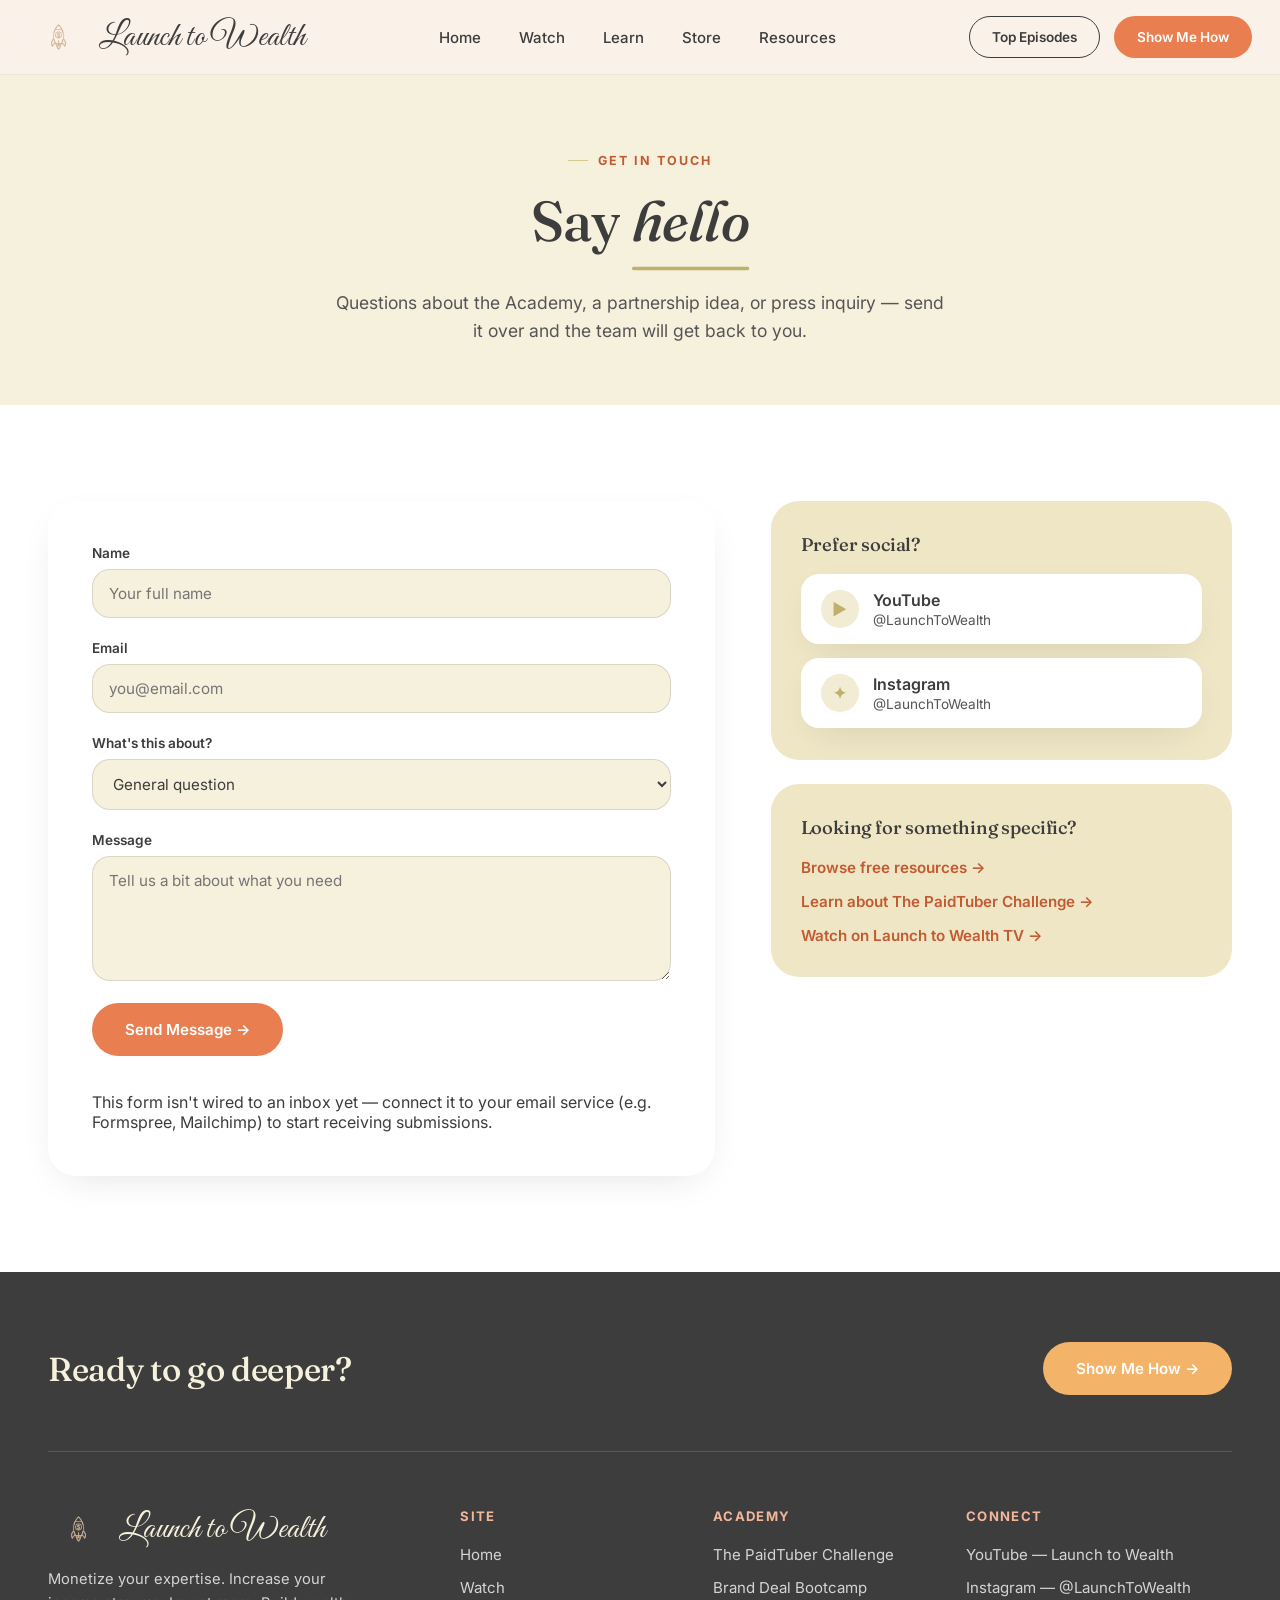
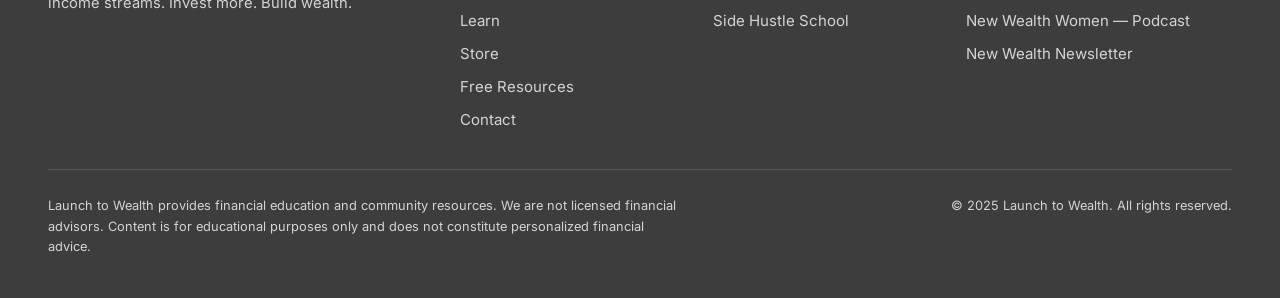
==== contact.html @ 152e623e "initial commit" ====
<!DOCTYPE html>
<html lang="en">
<head>
<meta charset="UTF-8">
<meta name="viewport" content="width=device-width, initial-scale=1.0">
<title>Contact — Launch to Wealth</title>
<meta name="description" content="Get in touch with the Launch to Wealth team.">
<link rel="stylesheet" href="css/style.css">
</head>
<body>

<!-- ============ HEADER / NAV ============ -->
<header class="site-header">
  <nav class="nav">
    <a href="index.html" class="nav-logo">
      <img src="images/logo.png" alt="Launch to Wealth" onerror="this.style.display='none'; this.nextElementSibling.style.display='flex';">
      <span class="mark" style="display:none;">L</span>
      Launch to Wealth
    </a>
    <div class="nav-links">
      <a href="index.html">Home</a>
      <a href="index.html#watch">Watch</a>
      <a href="index.html#learn">Learn</a>
      <a href="index.html#store">Store</a>
      <a href="resources.html">Resources</a>
    </div>
    <div class="nav-cta">
      <a href="episodes.html" class="btn btn-outline btn-sm">Top Episodes</a>
      <a href="index.html#learn" class="btn btn-primary btn-sm">Show Me How</a>
      <button class="nav-toggle" aria-label="Menu"><span></span><span></span><span></span></button>
    </div>
  </nav>
  <div class="mobile-panel">
    <a href="index.html">Home</a>
    <a href="index.html#watch">Watch</a>
    <a href="index.html#learn">Learn</a>
    <a href="index.html#store">Store</a>
    <a href="resources.html">Resources</a>
    <a href="episodes.html">Top Episodes</a>
    <a href="index.html#learn" class="btn btn-primary">Show Me How</a>
  </div>
</header>

<!-- ============ PAGE HERO ============ -->
<section class="page-hero container" data-reveal>
  <span class="eyebrow">Get In Touch</span>
  <h1>Say <span class="italic squiggle">hello</span></h1>
  <p>Questions about the Academy, a partnership idea, or press inquiry — send it over and the team will get back to you.</p>
</section>

<!-- ============ CONTACT FORM + INFO ============ -->
<section class="section section-paper">
  <div class="container">
    <div class="contact-grid" data-reveal>
      <form class="contact-form">
        <div class="form-row">
          <label for="cf-name">Name</label>
          <input type="text" id="cf-name" name="name" required placeholder="Your full name">
        </div>
        <div class="form-row">
          <label for="cf-email">Email</label>
          <input type="email" id="cf-email" name="email" required placeholder="you@email.com">
        </div>
        <div class="form-row">
          <label for="cf-topic">What's this about?</label>
          <select id="cf-topic" name="topic">
            <option>General question</option>
            <option>The PaidTuber Challenge</option>
            <option>Brand or press inquiry</option>
            <option>Something else</option>
          </select>
        </div>
        <div class="form-row">
          <label for="cf-message">Message</label>
          <textarea id="cf-message" name="message" rows="5" required placeholder="Tell us a bit about what you need"></textarea>
        </div>
        <button type="submit" class="btn btn-primary">Send Message →</button>
        <p class="form-note" style="margin-top:14px;">This form isn't wired to an inbox yet — connect it to your email service (e.g. Formspree, Mailchimp) to start receiving submissions.</p>
      </form>

      <div class="contact-info">
        <div class="contact-info-card">
          <h3>Prefer social?</h3>
          <div class="founder-platforms">
            <a href="https://www.youtube.com/@LaunchToWealth" target="_blank" rel="noopener">
              <span class="plat-icon">▶</span>
              <span>YouTube <span class="plat-sub">@LaunchToWealth</span></span>
            </a>
            <a href="#">
              <span class="plat-icon">✦</span>
              <span>Instagram <span class="plat-sub">@LaunchToWealth</span></span>
            </a>
          </div>
        </div>
        <div class="contact-info-card">
          <h3>Looking for something specific?</h3>
          <ul class="contact-quicklinks">
            <li><a href="resources.html">Browse free resources →</a></li>
            <li><a href="paidtuber.html">Learn about The PaidTuber Challenge →</a></li>
            <li><a href="episodes.html">Watch on Launch to Wealth TV →</a></li>
          </ul>
        </div>
      </div>
    </div>
  </div>
</section>

<!-- ============ FOOTER ============ -->
<footer class="site-footer">
  <div class="container">
    <div class="footer-cta">
      <h2>Ready to go deeper?</h2>
      <a href="index.html#learn" class="btn btn-sage">Show Me How →</a>
    </div>
    <div class="footer-grid">
      <div class="footer-brand">
        <a href="index.html" class="nav-logo">
          <img src="images/logo.png" alt="Launch to Wealth" onerror="this.style.display='none'; this.nextElementSibling.style.display='flex';">
          <span class="mark" style="display:none;">L</span>
          Launch to Wealth
        </a>
        <p>Monetize your expertise. Increase your income streams. Invest more. Build wealth.</p>
      </div>
      <div class="footer-col">
        <h4>Site</h4>
        <ul>
          <li><a href="index.html">Home</a></li>
          <li><a href="index.html#watch">Watch</a></li>
          <li><a href="index.html#learn">Learn</a></li>
          <li><a href="index.html#store">Store</a></li>
          <li><a href="resources.html">Free Resources</a></li>
          <li><a href="contact.html">Contact</a></li>
        </ul>
      </div>
      <div class="footer-col">
        <h4>Academy</h4>
        <ul>
          <li><a href="paidtuber.html">The PaidTuber Challenge</a></li>
          <li><a href="index.html#learn">Brand Deal Bootcamp</a></li>
          <li><a href="index.html#learn">Side Hustle School</a></li>
        </ul>
      </div>
      <div class="footer-col">
        <h4>Connect</h4>
        <ul>
          <li><a href="https://www.youtube.com/@LaunchToWealth" target="_blank" rel="noopener">YouTube — Launch to Wealth</a></li>
          <li><a href="#">Instagram — @LaunchToWealth</a></li>
          <li><a href="#">New Wealth Women — Podcast</a></li>
          <li><a href="index.html#email-capture">New Wealth Newsletter</a></li>
        </ul>
      </div>
    </div>
    <div class="footer-legal">
      <p>Launch to Wealth provides financial education and community resources. We are not licensed financial advisors. Content is for educational purposes only and does not constitute personalized financial advice.</p>
      <p class="copyright">© 2025 Launch to Wealth. All rights reserved.</p>
    </div>
  </div>
</footer>

<script src="js/script.js"></script>
</body>
</html>
---- css/style.css ----
/* =========================================================
   LAUNCH TO WEALTH — Design System
   Palette: warm cream base, with olive / apricot / burnt coral
   as the three button colors, and a charcoal/gray text system.
   Type: Fraunces (display/editorial serif + italic voice) +
   Inter (body/utility).
========================================================= */

@import url('https://fonts.googleapis.com/css2?family=Fraunces:ital,opsz,wght@0,9..144,300;0,9..144,400;0,9..144,500;0,9..144,600;0,9..144,700;1,9..144,400;1,9..144,500;1,9..144,600&family=Inter:wght@400;500;600;700;800&family=Great+Vibes&display=swap');

:root{
  /* colors */
  --cream:      #F6F1DD;
  --cream-deep: #EFE6C6;
  --paper:      #FFFFFF;
  --ink:        #3D3D3D;
  --ink-soft:   #555555;
  --ink-faint:  #D4D4D4;

  /* accent family (was "rose") — now Burnt Coral */
  --rose:       #F2B79A;
  --rose-deep:  #E97E50;
  --rose-ink:   #C25A32;
  --rose-pale:  #FBE3D2;
  --rose-line:  #F3C6AC;

  /* secondary accent family (was "sage") — now Olive */
  --sage:       #D4C88C;
  --sage-deep:  #BDB16D;
  --sage-pale:  #F1ECD3;

  --white:      #FFFFFF;

  /* dedicated button colors */
  --btn-olive:   #BDB16D;
  --btn-apricot: #F3B368;
  --btn-coral:   #E97E50;
  --btn-text:    #FFFFFF;

  --font-display: 'Fraunces', serif;
  --font-body: 'Inter', sans-serif;
  --font-script: 'Great Vibes', cursive;

  --container: 1240px;
  --radius-lg: 28px;
  --radius-md: 18px;
  --radius-pill: 999px;

  --shadow-soft: 0 20px 60px -25px rgba(140, 63, 77, 0.35);
  --shadow-card: 0 12px 40px -18px rgba(38, 32, 25, 0.18);
}

*, *::before, *::after{ box-sizing: border-box; }
html{ scroll-behavior: smooth; }
body{
  margin:0;
  font-family: var(--font-body);
  background: var(--cream);
  color: var(--ink);
  -webkit-font-smoothing: antialiased;
  overflow-x: hidden;
}
img{ max-width:100%; display:block; }
a{ color: inherit; text-decoration:none; }
ul{ margin:0; padding:0; list-style:none; }
button{ font-family: inherit; cursor:pointer; }
h1,h2,h3,h4{ margin:0; font-family: var(--font-display); font-weight:500; letter-spacing:-0.01em; }
p{ margin:0; }

:focus-visible{
  outline: 2px solid var(--sage-deep);
  outline-offset: 3px;
}

@media (prefers-reduced-motion: reduce){
  *{ animation-duration: 0.01ms !important; animation-iteration-count: 1 !important; transition-duration: 0.01ms !important; scroll-behavior: auto !important; }
}

.container{
  width: 100%;
  max-width: var(--container);
  margin: 0 auto;
  padding: 0 28px;
}

.italic{ font-style: italic; }

/* -------------------- shared type helpers -------------------- */
.eyebrow{
  display:inline-flex;
  align-items:center;
  gap:10px;
  font-family: var(--font-body);
  font-size: 12.5px;
  font-weight: 700;
  letter-spacing: 0.16em;
  text-transform: uppercase;
  color: var(--rose-ink);
}
.eyebrow::before{
  content:"";
  width: 20px; height:1px;
  background: var(--sage);
}
.eyebrow.center{ justify-content:center; }
.eyebrow.on-dark{ color: var(--rose-pale); }
.eyebrow.on-dark::before{ background: var(--sage-pale); }

.section-head{
  max-width: 680px;
}
.section-head.center{ margin: 0 auto; text-align:center; }
.section-head h2{
  font-size: clamp(2rem, 3.4vw, 2.85rem);
  line-height: 1.12;
  margin-top: 14px;
}
.section-head p{
  margin-top: 18px;
  font-size: 1.05rem;
  line-height: 1.65;
  color: var(--ink-soft);
}

/* sage squiggle underline used sparingly under one accent word per major section */
.squiggle{
  position: relative;
  white-space: nowrap;
}
.squiggle svg{
  position:absolute;
  left:0; right:0; bottom:-0.14em;
  width:100%; height:0.3em;
  overflow:visible;
}

/* -------------------- buttons -------------------- */
.btn{
  display:inline-flex;
  align-items:center;
  justify-content:center;
  gap:8px;
  padding: 16px 32px;
  border-radius: var(--radius-pill);
  font-size: 0.95rem;
  font-weight: 600;
  border: 1px solid transparent;
  transition: transform .35s cubic-bezier(.2,.8,.2,1), box-shadow .35s ease, background .3s ease, color .3s ease, border-color .3s ease;
  white-space: nowrap;
}
.btn-primary{
  background: var(--btn-coral);
  color: var(--btn-text);
}
.btn-primary:hover{
  background: var(--rose-ink);
  transform: translateY(-2px);
  box-shadow: var(--shadow-soft);
}
.btn-outline{
  background: transparent;
  color: var(--ink);
  border-color: var(--ink);
}
.btn-outline:hover{
  background: var(--btn-olive);
  border-color: var(--btn-olive);
  color: var(--btn-text);
  transform: translateY(-2px);
}
.btn-outline.on-rose{ border-color: var(--ink); }
.btn-light{
  background: var(--paper);
  color: var(--ink);
}
.btn-light:hover{ transform: translateY(-2px); box-shadow: var(--shadow-card); }
.btn-sage{
  background: var(--btn-apricot);
  color: var(--btn-text);
}
.btn-sage:hover{ background: var(--rose-ink); transform: translateY(-2px); }
.btn-sm{ padding: 12px 22px; font-size: 0.85rem; }
.btn-arrow{ transition: transform .3s ease; }
.btn:hover .btn-arrow{ transform: translateX(4px); }

/* -------------------- nav -------------------- */
.site-header{
  position: sticky;
  top:0;
  z-index: 100;
  background: rgba(251, 242, 236, 0.86);
  backdrop-filter: blur(14px);
  border-bottom: 1px solid rgba(38,32,25,0.06);
}
.nav{
  display:flex;
  align-items:center;
  justify-content: space-between;
  padding: 16px 28px;
}
.nav-logo{
  display:flex;
  align-items:center;
  gap:10px;
  font-family: var(--font-script);
  font-size: 2.1rem;
  letter-spacing: 0.01em;
  white-space: nowrap;
}
.nav-logo img{ height: 34px; width:auto; }
.nav-logo .mark{
  width:34px; height:34px; border-radius:50%;
  background: linear-gradient(135deg, var(--rose) 0%, var(--rose-deep) 100%);
  display:flex; align-items:center; justify-content:center;
  color:var(--white); font-size:0.95rem; font-weight:600;
}
.nav-links{
  display:flex;
  align-items:center;
  gap:38px;
}
.nav-links a{
  font-size: 0.94rem;
  font-weight: 500;
  color: var(--ink);
  position:relative;
  padding: 4px 0;
}
.nav-links a::after{
  content:"";
  position:absolute; left:0; bottom:0;
  width:0; height:2px;
  background: var(--sage);
  transition: width .3s ease;
}
.nav-links a:hover::after, .nav-links a.active::after{ width:100%; }
.nav-links a.active{ color: var(--rose-ink); }
.nav-cta{ display:flex; align-items:center; gap:14px; }
.nav-toggle{
  display:none;
  background:none; border:none;
  width: 40px; height:40px;
  align-items:center; justify-content:center;
  flex-direction:column; gap:5px;
}
.nav-toggle span{ width:22px; height:2px; background:var(--ink); border-radius:2px; transition: all .3s ease;}
.nav-toggle.is-open span:nth-child(1){ transform: translateY(7px) rotate(45deg); }
.nav-toggle.is-open span:nth-child(2){ opacity:0; }
.nav-toggle.is-open span:nth-child(3){ transform: translateY(-7px) rotate(-45deg); }

.mobile-panel{
  display:none;
  flex-direction:column;
  gap:4px;
  padding: 10px 28px 26px;
  background: var(--cream);
  border-bottom: 1px solid rgba(38,32,25,0.06);
}
.mobile-panel a{
  padding: 13px 4px;
  font-size: 1.05rem;
  border-bottom: 1px solid rgba(38,32,25,0.08);
}
.mobile-panel .btn{ margin-top:14px; width:100%; }
.mobile-panel.is-open{ display:flex; }

/* -------------------- image placeholder system --------------------
   Drop real files into /images using the same filenames referenced
   in the HTML (see the comment above each <img>). Until then this
   shows an elegant placeholder so the layout previews correctly. */
.img-frame{
  position:relative;
  overflow:hidden;
  background: linear-gradient(155deg, var(--rose-pale) 0%, var(--cream-deep) 100%);
}
.img-frame img{
  width:100%; height:100%; object-fit:cover;
  position:relative; z-index:1;
  opacity:0;
  transition: opacity .4s ease;
}
.img-frame img[data-loaded="true"]{ opacity:1; }
/* Soft brand-color wash so real, uncontrolled photos harmonize with the
   palette instead of clashing. The founder portrait opts out via .no-tint
   since it should read as a true, accurate likeness. */
.img-frame:not(.no-tint)::after{
  content:"";
  position:absolute; inset:0;
  z-index:2;
  pointer-events:none;
  background: linear-gradient(150deg, rgba(233,126,80,0.16) 0%, rgba(189,177,109,0.14) 100%);
  mix-blend-mode: multiply;
}
.img-frame .placeholder-label, .watch-clip-frame .placeholder-label{
  position:absolute; inset:0;
  display:flex; flex-direction:column; align-items:center; justify-content:center;
  gap:10px;
  text-align:center;
  padding: 20px;
  color: var(--rose-ink);
  font-family: var(--font-body);
}
.img-frame .placeholder-label .icon, .watch-clip-frame .placeholder-label .icon{
  width:46px; height:46px;
  border-radius:50%;
  border: 1.5px solid var(--rose-ink);
  display:flex; align-items:center; justify-content:center;
  opacity:0.55;
}
.img-frame .placeholder-label small, .watch-clip-frame .placeholder-label small{
  font-size:11px; letter-spacing:.08em; text-transform:uppercase;
  opacity:0.6; font-weight:600;
}
.img-frame img[data-loaded="true"] + .placeholder-label{ display:none; }

/* organic blob behind portraits */
.blob-wrap{ position:relative; }
.blob-wrap::before{
  content:"";
  position:absolute;
  width:82%; height:82%;
  top:10%; right:-10%;
  background: var(--rose);
  border-radius: 62% 38% 55% 45% / 45% 55% 45% 55%;
  z-index:0;
  filter: blur(0.5px);
}
.blob-wrap .img-frame{
  position:relative; z-index:1;
  border-radius: 46% 54% 58% 42% / 50% 46% 54% 50%;
  aspect-ratio: 4/5;
  box-shadow: var(--shadow-soft);
}

/* =========================================================
   MARQUEE / TICKER STRIP
========================================================= */
.marquee-strip{
  background: var(--ink);
  color: var(--cream);
  padding: 15px 0;
  overflow:hidden;
  position:relative;
}
.marquee-track{
  display:flex;
  width: max-content;
  animation: marquee 24s linear infinite;
}
.marquee-track span{
  display:flex;
  align-items:center;
  gap:14px;
  padding: 0 28px;
  font-family: var(--font-display);
  font-style: italic;
  font-size: 1.05rem;
  white-space:nowrap;
}
.marquee-track span::after{
  content:"\2726";
  color: var(--sage);
  font-style:normal;
  font-size: 0.7rem;
}
@keyframes marquee{
  from{ transform: translateX(0); }
  to{ transform: translateX(-50%); }
}

/* press logo strip */
.press-strip{
  padding: 34px 0;
  border-top: 1px solid rgba(38,32,25,0.08);
  border-bottom: 1px solid rgba(38,32,25,0.08);
  position: relative;
  overflow: hidden;
}
.press-row{
  display:flex;
  align-items:center;
  justify-content: space-between;
  gap: 24px;
  flex-wrap: wrap;
}
.press-row span{
  font-family: var(--font-display);
  font-size: 1.15rem;
  color: var(--ink-soft);
  opacity: 0.75;
  letter-spacing: 0.01em;
}
.press-row img{
  height: 42px;
  width: auto;
  filter: grayscale(100%);
  opacity: 0.55;
  transition: opacity .3s ease, filter .3s ease;
}
.press-row img:hover{
  filter: grayscale(0%);
  opacity: 1;
}

/* =========================================================
   HERO
========================================================= */
.hero{
  padding: 64px 0 90px;
  position:relative;
}
.hero-grid{
  display:grid;
  grid-template-columns: 1.05fr 0.95fr;
  gap: 64px;
  align-items:center;
}
.hero-copy h1{
  font-size: clamp(2.6rem, 4.6vw, 4.1rem);
  line-height: 1.08;
}
.hero-copy .eyebrow{ margin-bottom: 20px; }
.hero-copy p.lede{
  margin-top: 24px;
  font-size: 1.18rem;
  line-height: 1.6;
  color: var(--ink-soft);
  max-width: 480px;
}
.hero-actions{
  display:flex;
  align-items:center;
  gap:18px;
  margin-top: 36px;
  flex-wrap: wrap;
}
.trust-bar{
  margin-top: 40px;
  display:flex;
  align-items:center;
  gap:12px;
  color: var(--ink-soft);
  font-size: 0.9rem;
}
.trust-bar .dots{ display:flex; }
.trust-bar .dots span{
  width:28px; height:28px; border-radius:50%;
  background: var(--rose);
  border: 2px solid var(--cream);
  margin-left:-10px;
}
.trust-bar .dots span:first-child{ margin-left:0; }

.hero-visual{ position:relative; }
.hero-visual .img-frame{
  aspect-ratio: 4/5;
}
.hero-visual .floater{
  position:absolute;
  background: var(--paper);
  border-radius: var(--radius-md);
  box-shadow: var(--shadow-card);
  padding: 18px 22px;
  display:flex;
  align-items:center;
  gap:12px;
  z-index:2;
}
.hero-visual .floater.f1{ top: 10%; left: -12%; }
.hero-visual .floater.f2{ bottom: 8%; right: -10%; }
.floater .stat-num{ font-family: var(--font-display); font-size:1.6rem; color: var(--rose-ink); }
.floater .stat-label{ font-size:0.78rem; color: var(--ink-soft); line-height:1.3; max-width:120px; }
.floater .sage-dot{ width:10px; height:10px; border-radius:50%; background:var(--sage); flex-shrink:0; }

/* =========================================================
   SECTIONS - generic paddings/backgrounds
========================================================= */
.section{ padding: 96px 0; position:relative; overflow:hidden; }
.section.tight{ padding: 72px 0; }
.section-cream{ background: var(--cream); }
.section-paper{ background: var(--paper); }
.section-deep{ background: var(--cream-deep); }
.section-ink{ background: var(--ink); color: var(--cream); }
.section-rose{
  background: linear-gradient(135deg, var(--rose-deep) 0%, var(--rose) 100%);
  color: var(--white);
}

/* =========================================================
   PROBLEM SECTION (stat cards)
========================================================= */
.problem-lede{
  font-size: 1.3rem;
  line-height: 1.6;
  color: var(--ink-soft);
  max-width: 760px;
  margin-top: 22px;
}
.stat-grid{
  margin-top: 56px;
  display:grid;
  grid-template-columns: repeat(3, 1fr);
  gap: 26px;
}
.stat-card{
  background: var(--paper);
  border-radius: var(--radius-lg);
  padding: 40px 32px;
  box-shadow: var(--shadow-card);
  border: 1px solid rgba(38,32,25,0.05);
}
.stat-card .num{
  font-family: var(--font-display);
  font-style: italic;
  font-size: 3.1rem;
  color: var(--rose-ink);
  line-height:1;
}
.stat-card p{
  margin-top: 16px;
  font-size: 0.98rem;
  line-height:1.55;
  color: var(--ink-soft);
}
.problem-close{
  margin-top: 52px;
  display:flex;
  align-items:center;
  gap: 22px;
  padding: 30px 36px;
  background: var(--sage-pale);
  border-radius: var(--radius-lg);
}
.problem-close .glyph{
  width:52px; height:52px; flex-shrink:0;
  border-radius:50%;
  background: var(--sage-deep);
  color: var(--white);
  display:flex; align-items:center; justify-content:center;
  font-family: var(--font-display); font-style:italic; font-size:1.3rem;
}
.problem-close p{ font-size:1.08rem; line-height:1.55; }
.problem-close strong{ color: var(--sage-deep); font-weight:700; }

/* =========================================================
   PROGRAMS
========================================================= */
.program-row{
  display:grid;
  grid-template-columns: 90px 1fr auto;
  gap: 30px;
  align-items:center;
  padding: 40px 8px;
  border-top: 1px solid rgba(38,32,25,0.1);
}
.program-list .program-row:last-child{ border-bottom: 1px solid rgba(38,32,25,0.1); }
.program-index{
  font-family: var(--font-display);
  font-style: italic;
  font-size: 2.4rem;
  color: var(--rose-line);
}
.program-body h3{
  font-size: 1.6rem;
  display:flex;
  align-items:baseline;
  gap:12px;
  flex-wrap:wrap;
}
.program-body h3 .trademark{ font-size: 0.55em; vertical-align: super; color: var(--rose-ink); }
.program-body h3 .tagline{
  font-family: var(--font-body);
  font-weight: 500;
  font-size: 1rem;
  color: var(--ink-soft);
}
.program-body p{
  margin-top: 12px;
  color: var(--ink-soft);
  line-height:1.6;
  max-width: 620px;
}
.program-outcomes{
  margin-top: 16px;
  display:flex;
  flex-wrap:wrap;
  gap: 10px;
}
.program-outcomes span{
  font-size: 0.8rem;
  font-weight:600;
  padding: 7px 14px;
  border-radius: var(--radius-pill);
  background: var(--sage-pale);
  color: var(--sage-deep);
}
.program-outcomes span::before{ content:"\2713 "; }

/* =========================================================
   MEMBERSHIP CTA BLOCK (home page teaser)
========================================================= */
.cta-block{
  border-radius: var(--radius-lg);
  padding: 64px;
  text-align:center;
  position:relative;
  overflow:hidden;
}
.cta-block::before{
  content:"";
  position:absolute;
  width:340px; height:340px;
  background: rgba(255,255,255,0.12);
  border-radius:50%;
  top:-140px; left:-100px;
}
.cta-block::after{
  content:"";
  position:absolute;
  width:220px; height:220px;
  background: rgba(255,255,255,0.1);
  border-radius:50%;
  bottom:-100px; right:-60px;
}
.cta-block h2{ font-size: clamp(1.9rem, 3.4vw, 2.7rem); color:var(--white); position:relative; z-index:1; }
.cta-block p{ margin-top:16px; color: rgba(255,255,255,0.9); font-size:1.05rem; position:relative; z-index:1; }
.cta-block .btn{ margin-top: 30px; position:relative; z-index:1; }
.cta-block .fine-print{
  margin-top: 18px;
  font-size: 0.85rem;
  color: rgba(255,255,255,0.75);
  position:relative; z-index:1;
}

/* =========================================================
   EXPLORE MORE
========================================================= */
.explore-grid{
  margin-top: 54px;
  display:grid;
  grid-template-columns: repeat(3, 1fr);
  gap: 26px;
}
.explore-card{
  background: var(--paper);
  border-radius: var(--radius-lg);
  padding: 36px 32px;
  box-shadow: var(--shadow-card);
  transition: transform .35s ease, box-shadow .35s ease;
  display:flex;
  flex-direction:column;
  height:100%;
}
.explore-card:hover{ transform: translateY(-6px); box-shadow: var(--shadow-soft); }
.explore-icon{
  width:52px; height:52px;
  border-radius:50%;
  background: var(--rose-pale);
  display:flex; align-items:center; justify-content:center;
  color: var(--rose-ink);
  margin-bottom: 22px;
}
.explore-card h3{ font-size:1.35rem; }
.explore-card p{ margin-top:12px; color:var(--ink-soft); line-height:1.6; flex-grow:1; }
.explore-card .link-cta{
  margin-top:20px;
  font-weight:700;
  font-size:0.92rem;
  color: var(--rose-ink);
  display:inline-flex; align-items:center; gap:6px;
}
.explore-card .link-cta svg{ transition: transform .3s ease; }
.explore-card:hover .link-cta svg{ transform: translateX(4px); }

/* =========================================================
   MEET VANESSA
========================================================= */
.founder-grid{
  display:grid;
  grid-template-columns: 0.85fr 1.15fr;
  gap: 72px;
  align-items:center;
}
.founder-copy p{
  margin-top: 18px;
  line-height: 1.7;
  color: var(--ink-soft);
  font-size: 1.03rem;
}
.founder-copy p.highlight{
  color: var(--ink);
  font-family: var(--font-display);
  font-style: italic;
  font-size: 1.3rem;
  line-height:1.5;
  margin-top:26px;
}
.founder-platforms{
  margin-top: 30px;
  display:flex;
  flex-direction:column;
  gap: 14px;
}
.founder-platforms a{
  display:flex;
  align-items:center;
  gap: 14px;
  padding: 16px 20px;
  background: var(--paper);
  border-radius: var(--radius-md);
  box-shadow: var(--shadow-card);
  font-weight:600;
  transition: transform .3s ease;
}
.founder-platforms a:hover{ transform: translateX(6px); }
.founder-platforms .plat-icon{
  width:38px; height:38px; border-radius:50%;
  background: var(--sage-pale); color:var(--sage-deep);
  display:flex; align-items:center; justify-content:center; flex-shrink:0;
}
.founder-platforms .plat-sub{ font-weight:400; font-size:0.85rem; color:var(--ink-soft); display:block; margin-top:2px;}

/* =========================================================
   TESTIMONIALS
========================================================= */
.testimonial-grid{
  margin-top: 54px;
  display:grid;
  grid-template-columns: repeat(3, 1fr);
  gap: 26px;
}
.testimonial-card{
  background: var(--paper);
  border-radius: var(--radius-lg);
  padding: 38px 32px;
  box-shadow: var(--shadow-card);
  display:flex;
  flex-direction:column;
  gap: 20px;
}
.testimonial-card .quote-mark{
  font-family: var(--font-display);
  font-style: italic;
  font-size: 3rem;
  color: var(--rose-line);
  line-height:1;
}
.testimonial-card p.quote{ font-size: 1.02rem; line-height:1.65; color: var(--ink); flex-grow:1; }
.testimonial-card .attribution{
  font-size: 0.85rem;
  font-weight:700;
  letter-spacing:0.04em;
  text-transform:uppercase;
  color: var(--rose-ink);
}

/* =========================================================
   PRICING (membership page)
========================================================= */
.pricing-grid{
  margin-top: 54px;
  display:grid;
  grid-template-columns: repeat(3, 1fr);
  gap: 24px;
  align-items:stretch;
}
.price-card{
  background: var(--paper);
  border-radius: var(--radius-lg);
  padding: 40px 34px;
  box-shadow: var(--shadow-card);
  display:flex;
  flex-direction:column;
  border: 1px solid rgba(38,32,25,0.05);
}
.price-card.featured{
  background: var(--ink);
  color: var(--cream);
  transform: scale(1.035);
  box-shadow: var(--shadow-soft);
  position:relative;
}
.price-card.featured .price-tag-badge{
  position:absolute; top:-14px; left:50%; transform:translateX(-50%);
  background: var(--sage-deep); color:var(--white);
  font-size:0.75rem; font-weight:700; letter-spacing:0.06em; text-transform:uppercase;
  padding: 7px 18px; border-radius: var(--radius-pill);
}
.price-card h3{ font-size:1.15rem; font-weight:600; font-family:var(--font-body); text-transform:uppercase; letter-spacing:0.05em; color:var(--rose-ink); }
.price-card.featured h3{ color: var(--rose); }
.price-card .amount{ font-family: var(--font-display); font-size:2.7rem; margin-top:14px; }
.price-card .amount sup{ font-size:0.4em; font-family:var(--font-body); font-weight:600; }
.price-card .cadence{ font-size:0.9rem; color:var(--ink-soft); margin-top:4px; }
.price-card.featured .cadence{ color: var(--ink-faint); }
.price-card ul{ margin-top:26px; display:flex; flex-direction:column; gap:12px; flex-grow:1; }
.price-card ul li{ font-size:0.92rem; padding-left:24px; position:relative; line-height:1.5;}
.price-card ul li::before{
  content:"\2713"; position:absolute; left:0; top:0;
  color: var(--sage-deep); font-weight:700;
}
.price-card.featured ul li::before{ color: var(--sage); }
.price-card .btn{ margin-top:30px; width:100%; }

/* =========================================================
   WHO IT'S FOR / NOT FOR
========================================================= */
.fit-grid{
  margin-top: 54px;
  display:grid;
  grid-template-columns: 1.1fr 0.9fr;
  gap: 26px;
  align-items:start;
}
.fit-card{
  border-radius: var(--radius-lg);
  padding: 42px 38px;
}
.fit-card.yes{ background: var(--sage-pale); }
.fit-card.no{ background: var(--rose-pale); }
.fit-card h3{ font-size:1.4rem; margin-bottom:22px; }
.fit-card ul{ display:flex; flex-direction:column; gap:16px; }
.fit-card li{ display:flex; gap:12px; font-size:0.98rem; line-height:1.5; }
.fit-card.yes li::before{ content:"\2713"; color:var(--sage-deep); font-weight:700; flex-shrink:0; }
.fit-card.no li::before{ content:"\2715"; color:var(--rose-ink); font-weight:700; flex-shrink:0; }

/* =========================================================
   FAQ ACCORDION
========================================================= */
.faq-list{ margin-top: 46px; max-width: 800px; margin-left:auto; margin-right:auto; }
.faq-item{
  border-bottom: 1px solid rgba(38,32,25,0.12);
}
.faq-question{
  width:100%;
  display:flex;
  align-items:center;
  justify-content:space-between;
  gap: 20px;
  padding: 26px 4px;
  background:none;
  border:none;
  text-align:left;
  font-family: var(--font-display);
  font-size: 1.15rem;
  color: var(--ink);
}
.faq-question .plus{
  flex-shrink:0;
  width:30px; height:30px;
  border-radius:50%;
  border: 1.5px solid var(--rose-ink);
  display:flex; align-items:center; justify-content:center;
  position:relative;
}
.faq-question .plus::before, .faq-question .plus::after{
  content:"";
  position:absolute;
  background: var(--rose-ink);
  transition: transform .3s ease;
}
.faq-question .plus::before{ width:12px; height:1.5px; }
.faq-question .plus::after{ width:1.5px; height:12px; }
.faq-item.is-open .faq-question .plus::after{ transform: rotate(90deg) scaleY(0); }
.faq-answer{
  max-height:0;
  overflow:hidden;
  transition: max-height .4s ease;
}
.faq-answer p{
  padding: 0 4px 26px;
  color: var(--ink-soft);
  line-height:1.65;
  max-width: 680px;
}

/* =========================================================
   FOOTER
========================================================= */
.site-footer{
  background: var(--ink);
  color: var(--cream);
  padding-top: 70px;
}
.footer-cta{
  display:flex;
  align-items:center;
  justify-content:space-between;
  gap: 30px;
  flex-wrap:wrap;
  padding-bottom: 56px;
  border-bottom: 1px solid rgba(251,242,236,0.15);
}
.footer-cta h2{
  font-size: clamp(1.6rem, 2.6vw, 2.2rem);
  color: var(--cream);
  max-width: 520px;
}
.footer-grid{
  display:grid;
  grid-template-columns: 1.4fr 0.8fr 0.8fr 1fr;
  gap: 40px;
  padding: 56px 0 40px;
}
.footer-brand .nav-logo{ color: var(--cream); }
.footer-brand p{
  margin-top: 18px;
  color: var(--ink-faint);
  line-height:1.6;
  max-width: 320px;
  font-size:0.92rem;
}
.footer-col h4{
  font-family: var(--font-body);
  font-size: 0.82rem;
  font-weight:700;
  letter-spacing:0.1em;
  text-transform:uppercase;
  color: var(--rose);
  margin-bottom: 20px;
}
.footer-col ul{ display:flex; flex-direction:column; gap:13px; }
.footer-col a{ color: var(--ink-faint); font-size:0.94rem; transition: color .25s ease; }
.footer-col a:hover{ color: var(--cream); }
.footer-legal{
  border-top: 1px solid rgba(251,242,236,0.15);
  padding: 26px 0 40px;
  display:flex;
  justify-content:space-between;
  align-items:flex-start;
  gap: 20px;
  flex-wrap:wrap;
}
.footer-legal p{ font-size:0.8rem; color: var(--ink-faint); line-height:1.6; max-width:640px; }
.footer-legal .copyright{ font-size:0.8rem; color: var(--ink-faint); white-space:nowrap; }

/* =========================================================
   PAGE HEADER (membership / videos interior pages)
========================================================= */
.page-hero{
  padding: 70px 0 60px;
  text-align:center;
}
.page-hero .eyebrow{ justify-content:center; }
.page-hero h1{
  font-size: clamp(2.4rem, 4.4vw, 3.6rem);
  margin-top: 18px;
  max-width: 780px;
  margin-left:auto; margin-right:auto;
}
.page-hero p{
  margin-top: 20px;
  font-size: 1.1rem;
  color: var(--ink-soft);
  max-width: 620px;
  margin-left:auto; margin-right:auto;
  line-height:1.6;
}

/* =========================================================
   MEMBERSHIP - what's included
========================================================= */
.included-grid{
  margin-top: 54px;
  display:grid;
  grid-template-columns: repeat(2, 1fr);
  gap: 24px;
}
.included-card{
  display:flex;
  gap: 22px;
  padding: 34px;
  background: var(--paper);
  border-radius: var(--radius-lg);
  box-shadow: var(--shadow-card);
}
.included-num{
  font-family: var(--font-display);
  font-style: italic;
  font-size: 2rem;
  color: var(--rose-line);
  flex-shrink:0;
}
.included-card h3{ font-size:1.2rem; }
.included-card p{ margin-top:10px; color: var(--ink-soft); line-height:1.6; font-size:0.95rem; }

/* courses inside membership - simple tag list */
.course-strip{
  margin-top: 54px;
  display:flex;
  flex-direction: column;
  border-top: 1px solid rgba(38,32,25,0.1);
}
.course-strip .course-line{
  display:flex;
  align-items:baseline;
  gap: 16px;
  padding: 24px 4px;
  border-bottom: 1px solid rgba(38,32,25,0.1);
  flex-wrap:wrap;
}
.course-strip .course-line strong{
  font-family: var(--font-display);
  font-size: 1.2rem;
}
.course-strip .course-line strong .trademark{ font-size:0.6em; color:var(--rose-ink); }
.course-strip .course-line span{ color: var(--ink-soft); font-size:0.95rem; }
.course-strip .more-note{ margin-top:18px; font-size:0.9rem; color: var(--ink-faint); font-style:italic; }

/* =========================================================
   VIDEOS PAGE
========================================================= */
.youtube-banner{
  border-radius: var(--radius-lg);
  padding: 50px 56px;
  display:flex;
  align-items:center;
  justify-content:space-between;
  gap: 30px;
  flex-wrap:wrap;
}
.youtube-banner .sub-count{
  margin-top: 10px;
  font-size:0.92rem;
  color: rgba(255,255,255,0.85);
}
.youtube-banner .play-badge{
  width: 74px; height:74px;
  border-radius:50%;
  background: rgba(255,255,255,0.18);
  display:flex; align-items:center; justify-content:center;
  flex-shrink:0;
}

.series-grid{
  margin-top: 54px;
  display:grid;
  grid-template-columns: repeat(3, 1fr);
  gap: 26px;
}
.series-card{
  border-radius: var(--radius-lg);
  overflow:hidden;
  background: var(--paper);
  box-shadow: var(--shadow-card);
  transition: transform .35s ease;
}
.series-card:hover{ transform: translateY(-6px); }
.series-card .img-frame{ aspect-ratio: 16/10; position:relative; }
.series-card .img-frame .play-dot{
  position:absolute; z-index:2; inset:0;
  display:flex; align-items:center; justify-content:center;
}
.series-card .img-frame .play-dot span{
  width:56px; height:56px; border-radius:50%;
  background: rgba(255,255,255,0.9);
  display:flex; align-items:center; justify-content:center;
  color: var(--rose-ink);
}
.series-body{ padding: 26px 26px 30px; }
.series-body .tag{
  font-size:0.75rem; font-weight:700; letter-spacing:0.08em; text-transform:uppercase;
  color: var(--sage-deep);
}
.series-body h3{ font-size:1.25rem; margin-top:10px; }
.series-body p{ margin-top:10px; color:var(--ink-soft); font-size:0.92rem; line-height:1.55; }
.series-body .link-cta{ margin-top:16px; display:inline-flex; align-items:center; gap:6px; font-weight:700; font-size:0.88rem; color:var(--rose-ink);}

.video-grid{
  margin-top: 54px;
  display:grid;
  grid-template-columns: repeat(3, 1fr);
  gap: 24px;
}
.video-card .img-frame{ aspect-ratio: 16/9; border-radius: var(--radius-md); overflow:hidden; position:relative;}
.video-card .img-frame .play-dot{ position:absolute; inset:0; display:flex; align-items:center; justify-content:center; z-index:2;}
.video-card .img-frame .play-dot span{
  width:48px; height:48px; border-radius:50%;
  background: rgba(255,255,255,0.9);
  display:flex; align-items:center; justify-content:center;
  color: var(--rose-ink);
}
.video-card h4{ margin-top:16px; font-size:1.02rem; font-family:var(--font-body); font-weight:600; line-height:1.4; }
.video-card p{ margin-top:6px; font-size:0.85rem; color: var(--ink-faint); }

.divider-line{ text-align:center; margin-top:60px; }

/* ---------- scroll reveal ---------- */
[data-reveal]{
  opacity:0;
  transform: translateY(24px);
  transition: opacity .7s ease, transform .7s ease;
}
[data-reveal].is-visible{ opacity:1; transform:none; }

/* =========================================================
   RESPONSIVE
========================================================= */
@media (max-width: 1080px){
  .hero-grid{ grid-template-columns:1fr; gap:48px; }
  .hero-visual{ order:-1; max-width:420px; margin:0 auto; }
  .stat-grid, .explore-grid, .testimonial-grid, .pricing-grid, .series-grid, .video-grid{ grid-template-columns: repeat(2,1fr); }
  .founder-grid{ grid-template-columns:1fr; gap:48px; }
  .founder-grid .blob-wrap{ max-width:380px; margin:0 auto; }
  .fit-grid{ grid-template-columns:1fr; }
  .included-grid{ grid-template-columns:1fr; }
  .footer-grid{ grid-template-columns: 1fr 1fr; }
  .price-card.featured{ transform:none; }
}

@media (max-width: 760px){
  .nav-links{ display:none; }
  .nav-cta .btn-outline{ display:none; }
  .nav-cta .btn-primary{ display:none; }
  .nav-toggle{ display:flex; }
  .btn{ white-space: normal; text-align:center; line-height:1.3; }
  .footer-grid{ grid-template-columns: 1fr; gap:36px; }
  .footer-cta{ flex-direction:column; align-items:flex-start; }
  .footer-cta .btn{ width:100%; }
  .price-card{ min-width:0; }
  .hero{ padding: 40px 0 60px; }
  .section{ padding: 64px 0; }
  .stat-grid, .explore-grid, .testimonial-grid, .pricing-grid, .series-grid, .video-grid{ grid-template-columns: 1fr; }
  .price-card.featured{ order:-1; }
  .program-row{ grid-template-columns: 1fr; gap:16px; }
  .program-index{ font-size:1.6rem; }
  .cta-block{ padding: 44px 26px; }
  .hero-visual .floater{ display:none; }
  .youtube-banner{ padding: 36px 28px; flex-direction:column; align-items:flex-start; text-align:left; }
  .press-row{ justify-content:center; gap: 20px 34px; }
}

/* =========================================================
   PAGE LOADER / CURTAIN INTRO
   A rocket-launch reveal on first load, matching the brand mark:
   the rocket idles, ignites, and lifts off past the top of the
   screen as the background fades to reveal the site underneath.
   Respects reduced-motion and only runs once per session.
========================================================= */
.curtain{
  position: fixed; inset:0;
  z-index: 9999;
  display:flex; flex-direction:column; align-items:center; justify-content:center;
  pointer-events: none;
  overflow:hidden;
}
.curtain-bg{
  position:absolute; inset:0;
  background: var(--cream);
  z-index:0;
}
.rocket-wrap{
  position:relative;
  width: 92px;
  height: 130px;
  z-index:2;
  color: var(--btn-apricot);
}
.rocket-svg{ width:100%; height:100%; display:block; position:relative; z-index:2; }
.rocket-flame{
  position:absolute;
  left:50%; bottom:-4px;
  transform:translateX(-50%);
  width:22px; height:14px;
  border-radius: 50% 50% 60% 60%;
  background: radial-gradient(circle, var(--btn-coral) 0%, rgba(233,126,80,0) 72%);
  opacity:0;
  filter: blur(1px);
  z-index:1;
}
.rocket-trail{
  position:absolute;
  left:50%; top:100%;
  transform:translateX(-50%);
  display:flex; flex-direction:column; align-items:center; gap:7px;
  padding-top:6px;
}
.rocket-trail span{
  width:7px; height:7px;
  border-radius:50%;
  background: var(--btn-olive);
  opacity:0;
}
.curtain-word{
  font-family: var(--font-script);
  font-size: clamp(2rem, 5vw, 3.1rem);
  color: var(--ink);
  margin-top: 22px;
  position:relative; z-index:2;
  opacity:0;
  transform: translateY(10px);
}
.curtain.is-done{ display:none; }

.curtain.is-animating .rocket-wrap{
  animation:
    rocket-idle 0.9s ease-in-out 0.25s,
    rocket-launch 1.5s cubic-bezier(.6,0,.85,.35) 1.25s forwards;
}
.curtain.is-animating .rocket-flame{
  animation: flame-flicker 0.5s ease-in-out 0.4s infinite alternate,
             flame-boost .3s ease 1.2s forwards;
}
.curtain.is-animating .rocket-trail span{
  animation: trail-puff 0.9s ease-out infinite;
}
.curtain.is-animating .rocket-trail span:nth-child(1){ animation-delay: 1.3s; }
.curtain.is-animating .rocket-trail span:nth-child(2){ animation-delay: 1.45s; }
.curtain.is-animating .rocket-trail span:nth-child(3){ animation-delay: 1.6s; }
.curtain.is-animating .curtain-word{
  animation: word-in-out 2.4s ease forwards;
}
.curtain.is-animating .curtain-bg{
  animation: bg-fade 0.65s ease 2.35s forwards;
}

@keyframes rocket-idle{
  0%, 100%{ transform: translateY(0) rotate(0deg); }
  50%{ transform: translateY(-7px) rotate(-1.2deg); }
}
@keyframes rocket-launch{
  0%{ transform: translateY(0) rotate(0deg); }
  12%{ transform: translateY(-3px) rotate(2deg); }
  24%{ transform: translateY(4px) rotate(-2deg); }
  100%{ transform: translateY(-145vh) rotate(1deg); }
}
@keyframes flame-flicker{
  0%{ opacity:0.55; height:12px; }
  100%{ opacity:0.85; height:18px; }
}
@keyframes flame-boost{
  to{ opacity:1; height:30px; width:26px; }
}
@keyframes trail-puff{
  0%{ opacity:0; transform: translateY(-4px) scale(0.6); }
  30%{ opacity:0.7; }
  100%{ opacity:0; transform: translateY(30px) scale(1.4); }
}
@keyframes word-in-out{
  0%{ opacity:0; transform: translateY(10px); }
  18%{ opacity:1; transform: translateY(0); }
  55%{ opacity:1; transform: translateY(0); }
  78%{ opacity:0; transform: translateY(-8px); }
  100%{ opacity:0; }
}
@keyframes bg-fade{ to{ opacity:0; } }

@media (prefers-reduced-motion: reduce){
  .curtain{ display:none; }
}
@media (max-width: 640px){
  .rocket-wrap{ width:72px; height:104px; }
  .curtain-word{ font-size: 1.7rem; }
}

/* -------------------- scroll progress bar -------------------- */
.scroll-progress{
  position: fixed;
  top:0; left:0;
  height: 3px;
  width: 0%;
  background: linear-gradient(90deg, var(--sage-deep), var(--rose-deep));
  z-index: 200;
  transition: width .08s linear;
}

/* -------------------- magnetic buttons -------------------- */
.btn-primary, .btn-light, .btn-sage{
  will-change: transform;
}

/* -------------------- hero load-in stagger -------------------- */
.hero-copy .eyebrow, .hero-copy h1, .hero-copy p.lede, .hero-actions, .trust-bar{
  opacity:0;
  transform: translateY(22px);
  animation: rise-in .8s cubic-bezier(.2,.7,.2,1) forwards;
}
.hero-copy .eyebrow{ animation-delay: .15s; }
.hero-copy h1{ animation-delay: .28s; }
.hero-copy p.lede{ animation-delay: .42s; }
.hero-actions{ animation-delay: .54s; }
.trust-bar{ animation-delay: .64s; }
.hero-visual{
  opacity:0;
  transform: scale(0.94);
  animation: hero-visual-in 1s cubic-bezier(.2,.7,.2,1) .3s forwards;
}
@keyframes rise-in{ to{ opacity:1; transform:none; } }
@keyframes hero-visual-in{ to{ opacity:1; transform:none; } }
@media (prefers-reduced-motion: reduce){
  .hero-copy .eyebrow, .hero-copy h1, .hero-copy p.lede, .hero-actions, .trust-bar, .hero-visual{
    animation: none; opacity:1; transform:none;
  }
}

/* =========================================================
   FACE GRID — women of every profession this reaches
========================================================= */
.face-grid{
  margin-top: 54px;
  display:grid;
  grid-template-columns: repeat(6, 1fr);
  gap: 18px;
}
.face-card{
  border-radius: var(--radius-md);
  overflow:hidden;
  aspect-ratio: 3/4;
  position:relative;
  box-shadow: var(--shadow-card);
}
.face-card .img-frame{ width:100%; height:100%; }
.face-card .role-tag{
  position:absolute;
  left:10px; bottom:10px;
  z-index:2;
  background: rgba(38,32,25,0.72);
  color: var(--cream);
  font-size: 0.72rem;
  font-weight:600;
  letter-spacing:0.04em;
  text-transform: uppercase;
  padding: 6px 11px;
  border-radius: var(--radius-pill);
}

/* =========================================================
   FEATURED VIDEO EMBED (used on Episodes + PaidTuber pages)
========================================================= */
.video-embed-frame{
  position:relative;
  width:100%;
  aspect-ratio: 16/9;
  border-radius: var(--radius-lg);
  overflow:hidden;
  box-shadow: var(--shadow-soft);
  background: var(--ink);
  margin-top: 46px;
}
.video-embed-frame iframe{
  position:absolute; inset:0;
  width:100%; height:100%;
  border:0;
}
.video-fallback-link{
  display:block;
  text-align:center;
  margin-top:10px;
  font-size:0.82rem;
  font-weight:600;
  color: var(--ink-soft);
  transition: color .25s ease;
}
.video-fallback-link:hover{ color: var(--rose-ink); }

/* =========================================================
   WATCH INTRO — text left, looping talking-head clip on the right
========================================================= */
.watch-intro{
  display:grid;
  grid-template-columns: 1.15fr 0.85fr;
  gap: 56px;
  align-items:center;
}
.watch-copy .eyebrow{ margin-bottom:14px; }
.watch-copy h2{ font-size: clamp(2rem, 3.2vw, 2.7rem); }
.watch-copy p{ margin-top:16px; color: var(--ink-soft); font-size:1.05rem; line-height:1.6; max-width:440px; }
.watch-clip-frame{
  position:relative;
  width:100%;
  aspect-ratio: 4/5;
  border-radius: var(--radius-lg);
  overflow:hidden;
  box-shadow: var(--shadow-soft);
  background: linear-gradient(155deg, var(--rose-pale) 0%, var(--cream-deep) 100%);
}
.watch-clip{
  width:100%; height:100%;
  object-fit:cover;
  position:relative; z-index:1;
  opacity:0;
  transition: opacity .4s ease;
}
.watch-clip[data-loaded="true"]{ opacity:1; }
.watch-clip[data-loaded="true"] + .placeholder-label{ display:none; }
@media (max-width: 1080px){
  .watch-intro{ grid-template-columns:1fr; gap:36px; }
  .watch-clip-frame{ max-width: 380px; margin:0 auto; aspect-ratio: 4/5; }
}

/* =========================================================
   BOOK PROMO — "Pre-order her book"
========================================================= */
.book-promo{
  display:grid;
  grid-template-columns: 0.42fr 1fr;
  gap: 52px;
  align-items:center;
  background: var(--cream-deep);
  border-radius: var(--radius-lg);
  padding: 44px 52px;
}
.book-cover-frame{
  aspect-ratio: 3/4.4;
  border-radius: var(--radius-md);
  box-shadow: var(--shadow-soft);
}
.book-copy h2{ font-size: clamp(1.9rem, 3vw, 2.5rem); margin-top:12px; }
.book-copy p{ margin-top:16px; color: var(--ink-soft); font-size:1.03rem; line-height:1.6; max-width:480px; }
.book-copy .btn{ margin-top:26px; }
@media (max-width: 1080px){
  .book-promo{ grid-template-columns:1fr; text-align:center; padding: 40px 30px; }
  .book-cover-frame{ max-width:220px; margin:0 auto; }
  .book-copy p{ margin-left:auto; margin-right:auto; }
}

/* =========================================================
   CONTACT PAGE
========================================================= */
.contact-grid{
  display:grid;
  grid-template-columns: 1.3fr 0.9fr;
  gap: 56px;
  align-items:start;
}
.contact-form{
  background: var(--paper);
  border-radius: var(--radius-lg);
  padding: 44px;
  box-shadow: var(--shadow-card);
  display:flex;
  flex-direction:column;
  gap: 22px;
}
.form-row{ display:flex; flex-direction:column; gap:8px; }
.form-row label{
  font-size:0.85rem;
  font-weight:600;
  color: var(--ink);
}
.form-row input, .form-row select, .form-row textarea{
  padding: 14px 16px;
  border-radius: var(--radius-md);
  border: 1.5px solid rgba(61,61,61,0.15);
  font-family: var(--font-body);
  font-size: 0.95rem;
  color: var(--ink);
  background: var(--cream);
  resize: vertical;
}
.form-row input:focus, .form-row select:focus, .form-row textarea:focus{
  outline: 2px solid var(--btn-olive);
  outline-offset: 1px;
  border-color: transparent;
}
.contact-form .btn{ align-self:flex-start; }
.contact-info{ display:flex; flex-direction:column; gap:24px; }
.contact-info-card{
  background: var(--cream-deep);
  border-radius: var(--radius-lg);
  padding: 32px 30px;
}
.contact-info-card h3{ font-size:1.15rem; }
.contact-info-card .founder-platforms{ margin-top:18px; }
.contact-quicklinks{ margin-top:18px; display:flex; flex-direction:column; gap:14px; }
.contact-quicklinks a{ font-weight:600; color: var(--rose-ink); font-size:0.95rem; }
.contact-quicklinks a:hover{ text-decoration: underline; }
@media (max-width: 1080px){
  .contact-grid{ grid-template-columns:1fr; }
  .contact-form{ padding: 32px 26px; }
}

/* =========================================================
   EMAIL CAPTURE STRIP
========================================================= */
.email-capture{
  border-radius: var(--radius-lg);
  padding: 56px 60px;
  display:flex;
  align-items:center;
  justify-content:space-between;
  gap: 40px;
  flex-wrap:wrap;
  background: var(--sage-deep);
  color: var(--white);
}
.email-capture .copy{ max-width: 480px; }
.email-capture h2{ color:var(--white); font-size: clamp(1.5rem, 2.6vw, 2.1rem); }
.email-capture p{ margin-top:10px; color: rgba(255,255,255,0.85); font-size:0.98rem; }
.email-form{
  display:flex;
  gap: 12px;
  flex-wrap:wrap;
  flex: 1 1 380px;
}
.email-form input[type="email"]{
  flex:1;
  min-width: 220px;
  padding: 16px 20px;
  border-radius: var(--radius-pill);
  border: none;
  font-family: var(--font-body);
  font-size: 0.95rem;
  background: var(--white);
  color: var(--ink);
}
.email-form input[type="email"]:focus{ outline: 2px solid var(--ink); outline-offset:2px; }
.email-form button{
  padding: 16px 30px;
  border-radius: var(--radius-pill);
  border: none;
  background: var(--ink);
  color: var(--cream);
  font-weight:600;
  font-size: 0.95rem;
  transition: transform .3s ease;
}
.email-form button:hover{ transform: translateY(-2px); }
.email-form .form-note{
  width:100%;
  font-size:0.78rem;
  color: rgba(255,255,255,0.7);
  margin-top: 4px;
}

/* =========================================================
   ANIMATED STAT COUNTERS (reused on hero floaters + a dedicated strip)
========================================================= */
.stat-strip{
  margin-top: 54px;
  display:grid;
  grid-template-columns: repeat(4, 1fr);
  gap: 24px;
  text-align:center;
}
.stat-strip .stat{
  padding: 30px 20px;
  background: var(--paper);
  border-radius: var(--radius-lg);
  box-shadow: var(--shadow-card);
}
.stat-strip .stat .count{
  font-family: var(--font-display);
  font-style: italic;
  font-size: 2.6rem;
  color: var(--rose-ink);
}
.stat-strip .stat .label{
  margin-top: 8px;
  font-size: 0.85rem;
  color: var(--ink-soft);
}

/* =========================================================
   ACADEMY PROGRAM CARDS (Learn section)
========================================================= */
.academy-grid{
  margin-top: 54px;
  display:grid;
  grid-template-columns: repeat(3, 1fr);
  gap: 26px;
  align-items: start;
}
.academy-card{
  background: var(--paper);
  border-radius: var(--radius-lg);
  padding: 38px 32px;
  box-shadow: var(--shadow-card);
  display:flex;
  flex-direction:column;
  height:100%;
  transition: transform .35s ease, box-shadow .35s ease;
}
.academy-card:hover{ transform: translateY(-6px); box-shadow: var(--shadow-soft); }
.academy-card-photo{
  aspect-ratio: 16/10;
  border-radius: var(--radius-lg) var(--radius-lg) 0 0;
  margin: -38px -32px 22px;
  width: calc(100% + 64px);
}
.academy-card .badge{
  align-self:flex-start;
  font-size: 0.72rem;
  font-weight:700;
  letter-spacing:0.08em;
  text-transform: uppercase;
  padding: 6px 14px;
  border-radius: var(--radius-pill);
  background: var(--sage-pale);
  color: var(--sage-deep);
  margin-bottom: 20px;
}
.academy-card h3{ font-size: 1.4rem; }
.academy-card p{ margin-top:12px; color:var(--ink-soft); line-height:1.6; font-size:0.95rem; flex-grow:1; }
.academy-card ul{ margin-top:16px; display:flex; flex-direction:column; gap:8px; }
.academy-card ul li{
  font-size:0.86rem;
  color: var(--ink-soft);
  padding-left:20px;
  position:relative;
}
.academy-card ul li::before{ content:"\2013"; position:absolute; left:0; color: var(--sage-deep); font-weight:700; }
.academy-card .btn{ margin-top:24px; }

/* =========================================================
   STORE CARDS (Take Action section)
========================================================= */
.store-grid{
  margin-top: 54px;
  display:grid;
  grid-template-columns: repeat(2, 1fr);
  gap: 26px;
}
.store-card{
  background: var(--paper);
  border-radius: var(--radius-lg);
  overflow:hidden;
  box-shadow: var(--shadow-card);
}
.store-card .img-frame{ aspect-ratio: 4/3; }
.store-card-body{ padding: 28px 30px; }
.store-card-body .coming-soon{
  display:inline-block;
  font-size:0.72rem;
  font-weight:700;
  letter-spacing:0.08em;
  text-transform:uppercase;
  color: var(--rose-ink);
  background: var(--rose-pale);
  padding: 6px 14px;
  border-radius: var(--radius-pill);
  margin-bottom:14px;
}
.store-card-body h3{ font-size:1.3rem; }
.store-card-body p{ margin-top:10px; color:var(--ink-soft); font-size:0.92rem; line-height:1.55; }

/* =========================================================
   PAIDTUBER LANDING PAGE — long-form components
========================================================= */
.pt-split{
  display:grid;
  grid-template-columns: 1.1fr 0.9fr;
  gap: 60px;
  align-items:center;
}
.pt-problem-grid{
  margin-top: 46px;
  display:grid;
  grid-template-columns: repeat(3, 1fr);
  gap: 22px;
}
.pt-problem-card{
  background: var(--paper);
  border-radius: var(--radius-lg);
  padding: 30px 26px;
  box-shadow: var(--shadow-card);
  font-size: 0.98rem;
  line-height:1.55;
  color: var(--ink-soft);
}
.pt-problem-card .num{
  font-family: var(--font-display); font-style:italic; color:var(--rose-ink);
  font-size:1.6rem; display:block; margin-bottom:10px;
}
.pt-impact-list{ margin-top:26px; display:flex; flex-direction:column; gap:16px; }
.pt-impact-list li{ display:flex; gap:14px; font-size:1.02rem; line-height:1.5; }
.pt-impact-list li::before{ content:"\2726"; color:var(--sage-deep); flex-shrink:0; }

.pt-framework{
  margin-top: 54px;
  display:grid;
  grid-template-columns: repeat(3, 1fr);
  gap: 24px;
}
.pt-framework-card{
  padding: 34px 28px;
  border-radius: var(--radius-lg);
  background: var(--cream-deep);
}
.pt-framework-card .letter{
  font-family: var(--font-display); font-style:italic; font-size:2.4rem; color: var(--rose-ink);
}
.pt-framework-card h3{ margin-top:10px; font-size:1.2rem; }
.pt-framework-card p{ margin-top:10px; color:var(--ink-soft); font-size:0.92rem; line-height:1.55; }

.pt-myth-grid{ margin-top:46px; display:flex; flex-direction:column; }
.pt-myth{
  padding: 30px 4px;
  border-top: 1px solid rgba(38,32,25,0.1);
  display:grid;
  grid-template-columns: 220px 1fr;
  gap: 30px;
}
.pt-myth:last-child{ border-bottom: 1px solid rgba(38,32,25,0.1); }
.pt-myth .myth-tag{
  font-family: var(--font-display); font-style:italic; font-size:1.3rem; color: var(--rose-line);
  text-decoration: line-through;
  text-decoration-color: var(--rose-deep);
}
.pt-myth p{ color: var(--ink-soft); line-height:1.6; }

.pt-modules{
  margin-top: 46px;
  display:grid;
  grid-template-columns: repeat(2, 1fr);
  gap: 20px;
}
.pt-module{
  background: var(--paper);
  border-radius: var(--radius-md);
  padding: 26px 28px;
  box-shadow: var(--shadow-card);
}
.pt-module .mod-num{
  font-size:0.75rem; font-weight:700; letter-spacing:0.08em; text-transform:uppercase; color: var(--sage-deep);
}
.pt-module h4{ margin-top:8px; font-size:1.1rem; font-family:var(--font-display); }
.pt-module ul{ margin-top:12px; display:flex; flex-direction:column; gap:6px; }
.pt-module ul li{ font-size:0.88rem; color:var(--ink-soft); padding-left:16px; position:relative; }
.pt-module ul li::before{ content:"\2013"; position:absolute; left:0; color:var(--ink-faint); }

.pt-audience{
  margin-top: 46px;
  display:grid;
  grid-template-columns: repeat(3, 1fr);
  gap: 24px;
}
.pt-audience-card{ padding: 6px; }
.pt-audience-card .index{
  font-family: var(--font-display); font-style:italic; font-size:2rem; color: var(--rose-line);
}
.pt-audience-card h3{ margin-top:8px; font-size:1.15rem; }
.pt-audience-card p{ margin-top:10px; color:var(--ink-soft); font-size:0.92rem; line-height:1.6; }

.pt-sticky-cta{
  position: sticky;
  bottom: 20px;
  z-index: 60;
  display:flex;
  justify-content:center;
  margin-top: 40px;
  pointer-events:none;
}
.pt-sticky-cta .btn{ pointer-events:auto; box-shadow: var(--shadow-soft); }

/* =========================================================
   RESPONSIVE — new components
========================================================= */
@media (max-width: 1080px){
  .face-grid{ grid-template-columns: repeat(3, 1fr); }
  .academy-grid, .pt-problem-grid, .pt-framework, .pt-audience{ grid-template-columns: repeat(2, 1fr); }
  .pt-modules{ grid-template-columns: 1fr; }
  .pt-split{ grid-template-columns:1fr; gap:40px; }
  .stat-strip{ grid-template-columns: repeat(2,1fr); }
  .store-grid{ grid-template-columns: 1fr; }
}
@media (max-width: 760px){
  .face-grid{ grid-template-columns: repeat(2, 1fr); }
  .academy-grid, .pt-problem-grid, .pt-framework, .pt-audience{ grid-template-columns: 1fr; }
  .stat-strip{ grid-template-columns: 1fr 1fr; }
  .email-capture{ padding: 40px 26px; flex-direction:column; align-items:flex-start; }
  .email-form{ width:100%; }
  .email-form button{ width:100%; }
  .pt-myth{ grid-template-columns: 1fr; gap:8px; }
}

/* =========================================================
   MOTION UPGRADE — richer, more "exciting" interactions
========================================================= */

/* -------------------- staggered card reveal -------------------- */
[data-reveal-stagger] > *{
  opacity:0;
  transform: translateY(28px);
  transition: opacity .7s cubic-bezier(.2,.7,.2,1), transform .7s cubic-bezier(.2,.7,.2,1);
}
[data-reveal-stagger].is-visible > *{ opacity:1; transform:none; }
[data-reveal-stagger].is-visible > *:nth-child(1){ transition-delay: .02s; }
[data-reveal-stagger].is-visible > *:nth-child(2){ transition-delay: .10s; }
[data-reveal-stagger].is-visible > *:nth-child(3){ transition-delay: .18s; }
[data-reveal-stagger].is-visible > *:nth-child(4){ transition-delay: .26s; }
[data-reveal-stagger].is-visible > *:nth-child(5){ transition-delay: .34s; }
[data-reveal-stagger].is-visible > *:nth-child(6){ transition-delay: .42s; }

/* -------------------- word-by-word headline reveal -------------------- */
.word-reveal{ overflow:hidden; display:inline-block; padding-bottom:0.1em; margin-bottom:-0.1em; }
.word-reveal .w{
  display:inline-block;
  opacity: 0;
  transform: translateY(100%);
  transition: transform .65s cubic-bezier(.2,.7,.2,1), opacity .5s ease;
}
.is-visible .word-reveal .w{ opacity:1; transform:none; }

/* -------------------- floating bob (hero visuals) -------------------- */
@keyframes float-bob{
  0%, 100%{ transform: translateY(0); }
  50%{ transform: translateY(-14px); }
}
.hero-visual .floater{ animation: float-bob 5s ease-in-out infinite; }
.hero-visual .floater.f2{ animation-delay: 1.4s; }
.blob-wrap::before{ animation: blob-pulse 7s ease-in-out infinite; }
@keyframes blob-pulse{
  0%, 100%{ border-radius: 62% 38% 55% 45% / 45% 55% 45% 55%; transform: scale(1); }
  50%{ border-radius: 48% 52% 42% 58% / 55% 45% 58% 42%; transform: scale(1.03); }
}

/* -------------------- 3D tilt-on-hover for cards -------------------- */
.tilt-card{
  transition: transform .35s cubic-bezier(.2,.7,.2,1), box-shadow .35s ease;
  transform-style: preserve-3d;
  will-change: transform;
}

/* -------------------- button shine sweep -------------------- */
.btn-primary, .btn-sage, .btn-light{
  position: relative;
  overflow: hidden;
}
.btn-primary::before, .btn-sage::before, .btn-light::before{
  content:"";
  position:absolute;
  top:0; left:-60%;
  width: 40%; height:100%;
  background: linear-gradient(115deg, transparent, rgba(255,255,255,0.35), transparent);
  transform: skewX(-20deg);
  transition: left .6s ease;
}
.btn-primary:hover::before, .btn-sage:hover::before, .btn-light:hover::before{ left: 130%; }

/* -------------------- marquee pause on hover -------------------- */
.marquee-strip:hover .marquee-track{ animation-play-state: paused; }

/* -------------------- sticky floating CTA -------------------- */
.floating-cta{
  position: fixed;
  right: 26px;
  bottom: 26px;
  z-index: 150;
  transform: translateY(140%);
  opacity: 0;
  transition: transform .5s cubic-bezier(.2,.7,.2,1), opacity .5s ease;
  box-shadow: var(--shadow-soft);
}
.floating-cta.is-shown{ transform:none; opacity:1; }
.floating-cta .short{ display:none; }
@media (max-width: 640px){
  .floating-cta{ right:16px; bottom:16px; }
  .floating-cta span.long{ display:none; }
  .floating-cta span.short{ display:inline; }
}

/* -------------------- hero cursor spotlight (desktop only) -------------------- */
.hero{ position:relative; overflow:hidden; }
.hero-spotlight{
  position:absolute;
  inset:0;
  pointer-events:none;
  z-index:0;
  opacity:0;
  transition: opacity .4s ease;
  background: radial-gradient(420px circle at var(--sx,50%) var(--sy,50%), rgba(228,160,172,0.28), transparent 70%);
}
.hero.spotlight-active .hero-spotlight{ opacity:1; }
.hero-grid{ position:relative; z-index:1; }

/* -------------------- number pop on count-finish -------------------- */
@keyframes count-pop{
  0%{ transform: scale(1); }
  50%{ transform: scale(1.14); }
  100%{ transform: scale(1); }
}
[data-count-to].is-done{ animation: count-pop .4s ease; display:inline-block; }

/* -------------------- press logo entrance -------------------- */
.press-row img{
  opacity:0;
  transform: translateY(10px);
  transition: opacity .6s ease, transform .6s ease, filter .3s ease;
}
.press-row.is-visible img{ opacity:0.55; transform:none; }
.press-row.is-visible img:hover{ opacity:1; }

/* -------------------- eyebrow line draw-in -------------------- */
.eyebrow::before{
  transform-origin: left;
  transform: scaleX(0);
  transition: transform .6s ease .1s;
}
.is-visible .eyebrow::before{ transform: scaleX(1); }

/* -------------------- accent divider pulse on the "problem-close" glyph -------------------- */
@keyframes glyph-pulse{
  0%, 100%{ box-shadow: 0 0 0 0 rgba(189,177,109,0.35); }
  50%{ box-shadow: 0 0 0 10px rgba(189,177,109,0); }
}
.problem-close .glyph{ animation: glyph-pulse 2.6s ease-in-out infinite; }

@media (prefers-reduced-motion: reduce){
  [data-reveal-stagger] > *, .word-reveal .w, .hero-visual .floater, .blob-wrap::before,
  .press-row img, .eyebrow::before, .problem-close .glyph{
    animation: none !important;
    transition: none !important;
    opacity:1 !important;
    transform: none !important;
  }
}

/* =========================================================
   AMBIENT MONEY RAIN — drifting emoji, confined to each
   section's own background (never over cards, photos, or text,
   because it's injected as the FIRST child of its section and
   clipped to that section's own box via overflow:hidden).
========================================================= */
.section-rain{
  position:absolute;
  inset:0;
  overflow:hidden;
  pointer-events:none;
  z-index:0;
}
.money-particle{
  position:absolute;
  bottom: -12%;
  line-height:1;
  opacity: 0;
  will-change: transform, opacity;
  animation-name: money-float;
  animation-timing-function: linear;
  animation-iteration-count: infinite;
}
@keyframes money-float{
  0%{ transform: translateY(0) translateX(0) rotate(0deg); opacity:0; }
  10%{ opacity: 0.5; }
  90%{ opacity: 0.5; }
  100%{ transform: translateY(-70vh) translateX(var(--drift, 40px)) rotate(var(--rot, 15deg)); opacity:0; }
}

/* =========================================================
   PLAYFUL STAGGER — bouncier entrance for face grid + testimonials
========================================================= */
[data-reveal-stagger="playful"] > *{
  opacity:0;
  transform: translateY(34px) scale(.86) rotate(-5deg);
  transition: opacity .6s cubic-bezier(.34,1.56,.64,1), transform .6s cubic-bezier(.34,1.56,.64,1);
}
[data-reveal-stagger="playful"] > *:nth-child(even){
  transform: translateY(34px) scale(.86) rotate(5deg);
}
[data-reveal-stagger="playful"].is-visible > *{ opacity:1; transform:none; }

/* -------------------- touch feedback on mobile (no hover) -------------------- */
@media (hover: none){
  .face-card:active, .testimonial-card:active, .academy-card:active,
  .store-card:active, .stat-card:active, .explore-card:active{
    transform: scale(0.96);
    transition: transform .15s ease;
  }
}

@media (prefers-reduced-motion: reduce){
  .section-rain{ display:none; }
  .word-reveal .w{ transition: none; }
}
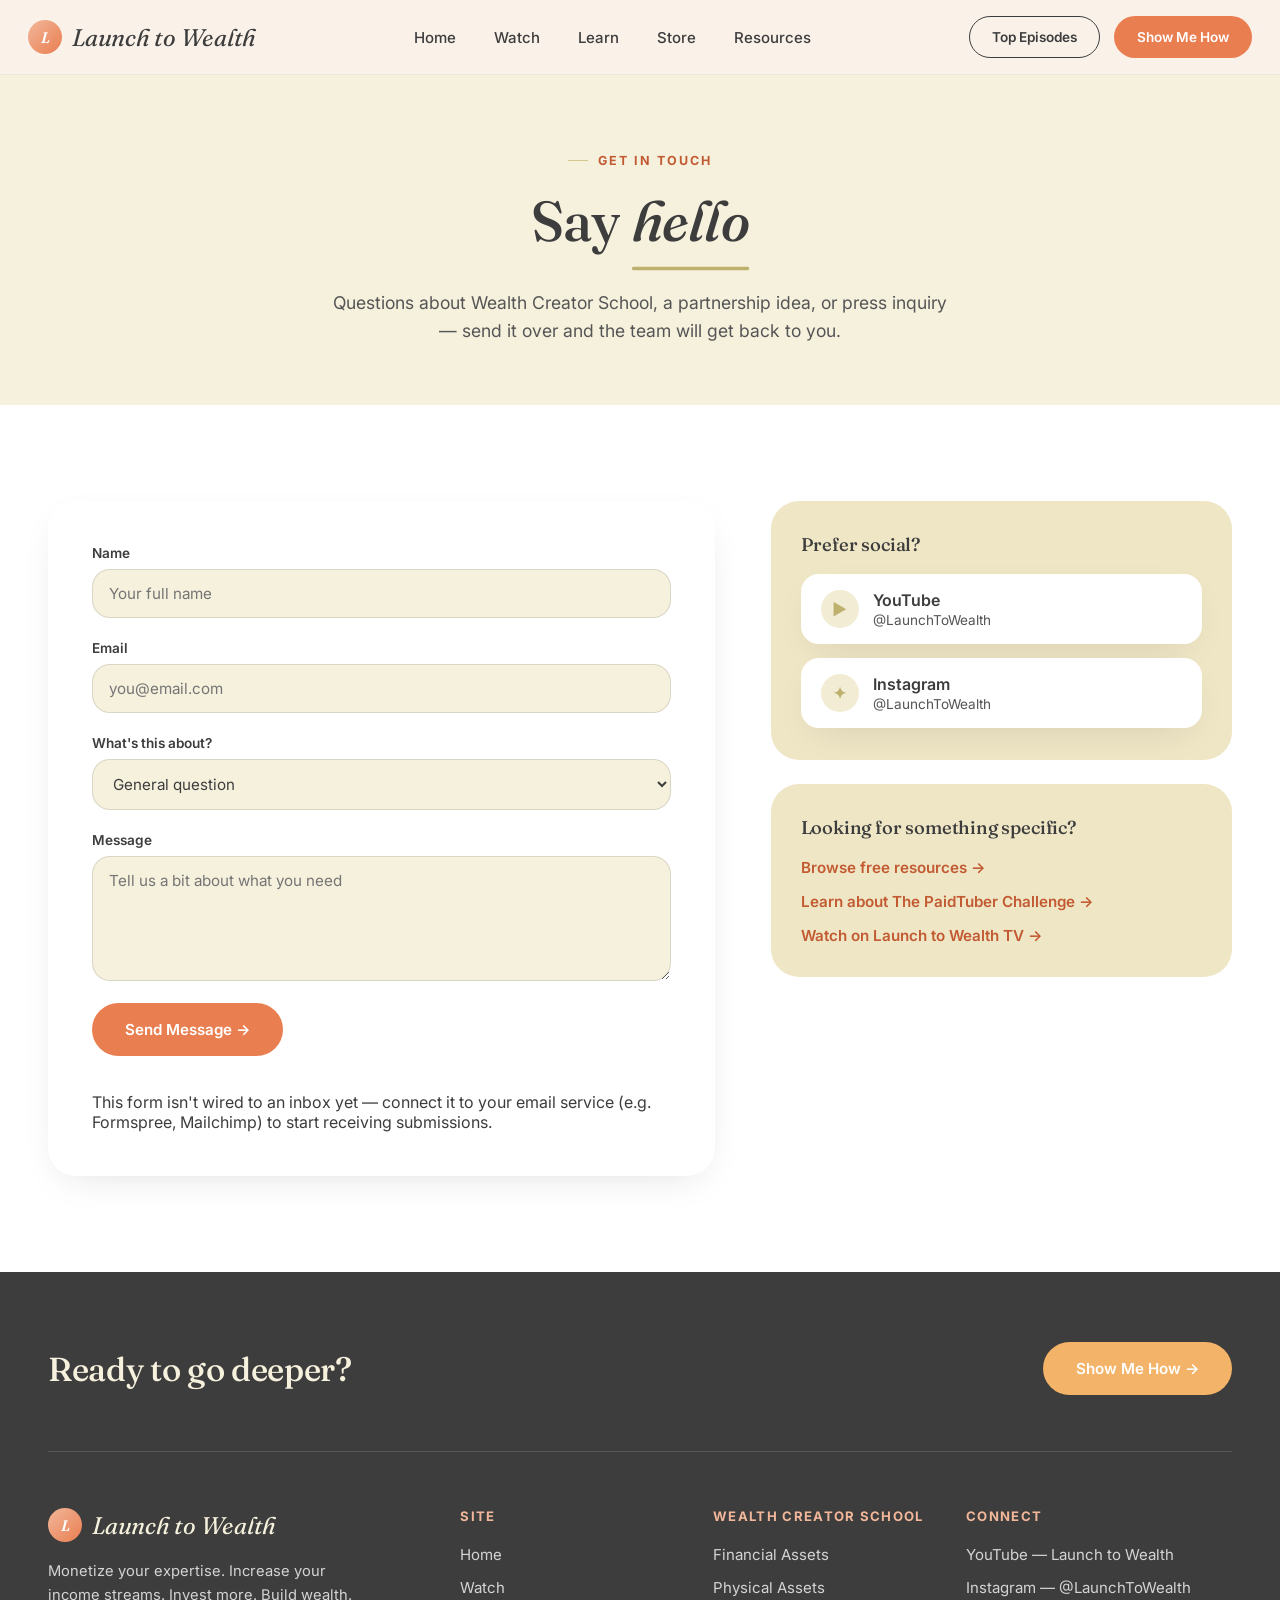
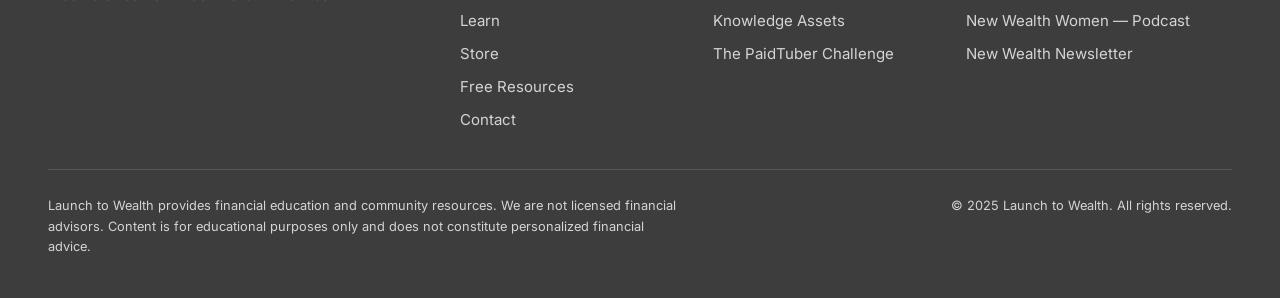
==== commit a36c48e1: "yeah" ====
--- a/contact.html
+++ b/contact.html
@@ -20,7 +20,7 @@
     <div class="nav-links">
       <a href="index.html">Home</a>
       <a href="index.html#watch">Watch</a>
-      <a href="index.html#learn">Learn</a>
+      <a href="wealth-creator-school.html">Learn</a>
       <a href="index.html#store">Store</a>
       <a href="resources.html">Resources</a>
     </div>
@@ -33,7 +33,7 @@
   <div class="mobile-panel">
     <a href="index.html">Home</a>
     <a href="index.html#watch">Watch</a>
-    <a href="index.html#learn">Learn</a>
+    <a href="wealth-creator-school.html">Learn</a>
     <a href="index.html#store">Store</a>
     <a href="resources.html">Resources</a>
     <a href="episodes.html">Top Episodes</a>
@@ -45,7 +45,7 @@
 <section class="page-hero container" data-reveal>
   <span class="eyebrow">Get In Touch</span>
   <h1>Say <span class="italic squiggle">hello</span></h1>
-  <p>Questions about the Academy, a partnership idea, or press inquiry — send it over and the team will get back to you.</p>
+  <p>Questions about Wealth Creator School, a partnership idea, or press inquiry — send it over and the team will get back to you.</p>
 </section>
 
 <!-- ============ CONTACT FORM + INFO ============ -->
@@ -126,18 +126,19 @@
         <ul>
           <li><a href="index.html">Home</a></li>
           <li><a href="index.html#watch">Watch</a></li>
-          <li><a href="index.html#learn">Learn</a></li>
+          <li><a href="wealth-creator-school.html">Learn</a></li>
           <li><a href="index.html#store">Store</a></li>
           <li><a href="resources.html">Free Resources</a></li>
           <li><a href="contact.html">Contact</a></li>
         </ul>
       </div>
       <div class="footer-col">
-        <h4>Academy</h4>
+        <h4>Wealth Creator School</h4>
         <ul>
+          <li><a href="wealth-creator-school.html#financial-assets">Financial Assets</a></li>
+          <li><a href="wealth-creator-school.html#physical-assets">Physical Assets</a></li>
+          <li><a href="wealth-creator-school.html#knowledge-assets">Knowledge Assets</a></li>
           <li><a href="paidtuber.html">The PaidTuber Challenge</a></li>
-          <li><a href="index.html#learn">Brand Deal Bootcamp</a></li>
-          <li><a href="index.html#learn">Side Hustle School</a></li>
         </ul>
       </div>
       <div class="footer-col">
--- a/css/style.css
+++ b/css/style.css
@@ -6,7 +6,7 @@
    Inter (body/utility).
 ========================================================= */
 
-@import url('https://fonts.googleapis.com/css2?family=Fraunces:ital,opsz,wght@0,9..144,300;0,9..144,400;0,9..144,500;0,9..144,600;0,9..144,700;1,9..144,400;1,9..144,500;1,9..144,600&family=Inter:wght@400;500;600;700;800&family=Great+Vibes&display=swap');
+@import url('https://fonts.googleapis.com/css2?family=Fraunces:ital,opsz,wght@0,9..144,300;0,9..144,400;0,9..144,500;0,9..144,600;0,9..144,700;1,9..144,400;1,9..144,500;1,9..144,600&family=Inter:wght@400;500;600;700;800&display=swap');
 
 :root{
   /* colors */
@@ -39,7 +39,6 @@
 
   --font-display: 'Fraunces', serif;
   --font-body: 'Inter', sans-serif;
-  --font-script: 'Great Vibes', cursive;
 
   --container: 1240px;
   --radius-lg: 28px;
@@ -202,9 +201,10 @@
   display:flex;
   align-items:center;
   gap:10px;
-  font-family: var(--font-script);
-  font-size: 2.1rem;
-  letter-spacing: 0.01em;
+  font-family: var(--font-display);
+  font-style: italic;
+  font-size: 1.5rem;
+  letter-spacing: -0.01em;
   white-space: nowrap;
 }
 .nav-logo img{ height: 34px; width:auto; }
@@ -280,6 +280,9 @@
   transition: opacity .4s ease;
 }
 .img-frame img[data-loaded="true"]{ opacity:1; }
+.img-frame:not(.no-tint) img{
+  filter: saturate(0.78) brightness(0.97) sepia(0.08);
+}
 /* Soft brand-color wash so real, uncontrolled photos harmonize with the
    palette instead of clashing. The founder portrait opts out via .no-tint
    since it should read as a true, accurate likeness. */
@@ -288,7 +291,7 @@
   position:absolute; inset:0;
   z-index:2;
   pointer-events:none;
-  background: linear-gradient(150deg, rgba(233,126,80,0.16) 0%, rgba(189,177,109,0.14) 100%);
+  background: linear-gradient(150deg, rgba(233,126,80,0.34) 0%, rgba(189,177,109,0.30) 100%);
   mix-blend-mode: multiply;
 }
 .img-frame .placeholder-label, .watch-clip-frame .placeholder-label{
@@ -391,7 +394,7 @@
   letter-spacing: 0.01em;
 }
 .press-row img{
-  height: 42px;
+  height: 34px;
   width: auto;
   filter: grayscale(100%);
   opacity: 0.55;
@@ -455,6 +458,18 @@
 .hero-visual .img-frame{
   aspect-ratio: 4/5;
 }
+.hero-face-grid{
+  display:grid;
+  grid-template-columns: repeat(3, 1fr);
+  gap: 14px;
+}
+.hero-face-grid .img-frame{
+  aspect-ratio: 1/1;
+  border-radius: var(--radius-md);
+  box-shadow: var(--shadow-card);
+}
+.hero-face-grid{ gap:12px; padding-bottom:18px; }
+.hero-face-grid .img-frame:nth-child(3n+2){ transform: translateY(18px); }
 .hero-visual .floater{
   position:absolute;
   background: var(--paper);
@@ -1181,8 +1196,9 @@
   opacity:0;
 }
 .curtain-word{
-  font-family: var(--font-script);
-  font-size: clamp(2rem, 5vw, 3.1rem);
+  font-family: var(--font-display);
+  font-style: italic;
+  font-size: clamp(1.8rem, 4.4vw, 2.7rem);
   color: var(--ink);
   margin-top: 22px;
   position:relative; z-index:2;
@@ -1961,3 +1977,85 @@
   .section-rain{ display:none; }
   .word-reveal .w{ transition: none; }
 }
+
+
+/* =========================================================
+   WEALTH CREATOR SCHOOL — tracks
+========================================================= */
+.track-grid{
+  margin-top: 54px;
+  display:grid;
+  grid-template-columns: repeat(3, 1fr);
+  gap: 26px;
+  align-items: stretch;
+}
+.track-card{
+  background: var(--paper);
+  border-radius: var(--radius-lg);
+  padding: 38px 32px;
+  box-shadow: var(--shadow-card);
+  display:flex;
+  flex-direction:column;
+  gap: 26px;
+  scroll-margin-top: 110px;
+}
+.track-card .badge{
+  align-self:flex-start;
+  font-size:0.72rem; font-weight:700; letter-spacing:0.08em; text-transform:uppercase;
+  padding:6px 14px; border-radius: var(--radius-pill);
+  background: var(--sage-pale); color: var(--sage-deep);
+}
+.track-card h3{ font-size:1.6rem; margin-top:-10px; }
+.track-card .course{
+  display:flex; flex-direction:column; gap:10px; align-items:flex-start;
+  padding-top:22px; border-top:1px solid rgba(61,61,61,0.12);
+}
+.track-card .course:last-child{ margin-top:auto; }
+.track-card .course h4{ font-size:1.1rem; }
+.track-card .course p{ color: var(--ink-soft); line-height:1.6; font-size:0.95rem; }
+.track-card .course .btn{ margin-top:6px; }
+@media (max-width: 1080px){ .track-grid{ grid-template-columns:1fr; } }
+
+/* =========================================================
+   BLUEPRINT POP-UP
+========================================================= */
+.modal-overlay{
+  position:fixed; inset:0; z-index:9000;
+  background: rgba(61,61,61,0.6);
+  display:flex; align-items:center; justify-content:center;
+  padding:20px;
+  opacity:0; visibility:hidden;
+  transition: opacity .3s ease, visibility .3s ease;
+}
+.modal-overlay.is-open{ opacity:1; visibility:visible; }
+.modal{
+  position:relative;
+  background: var(--paper);
+  border-radius: var(--radius-lg);
+  width:100%; max-width:460px;
+  padding: 44px 38px 36px;
+  box-shadow: 0 30px 80px -20px rgba(0,0,0,0.45);
+  transform: translateY(18px) scale(.97);
+  transition: transform .35s cubic-bezier(.2,.7,.2,1);
+  max-height: 92vh; overflow:auto;
+}
+.modal-overlay.is-open .modal{ transform:none; }
+.modal-close{
+  position:absolute; top:14px; right:14px;
+  width:38px; height:38px; border-radius:50%;
+  border:none; background: var(--cream);
+  color: var(--ink-soft); font-size:1.4rem; line-height:1;
+  display:flex; align-items:center; justify-content:center;
+}
+.modal-close:hover{ background: var(--cream-deep); color: var(--ink); }
+.modal h2{ font-size:1.7rem; line-height:1.2; }
+.modal .modal-sub{ margin-top:10px; color: var(--ink-soft); font-size:0.95rem; line-height:1.5; }
+.modal form{ margin-top:24px; display:flex; flex-direction:column; gap:16px; }
+.modal .btn{ width:100%; margin-top:4px; }
+.modal .form-note{ font-size:0.78rem; color: var(--ink-soft); text-align:center; }
+.modal-success{ display:none; text-align:center; padding:10px 0; }
+.modal-success h2{ font-size:1.6rem; }
+.modal-success p{ margin-top:12px; color: var(--ink-soft); }
+.modal.is-done form, .modal.is-done .modal-head{ display:none; }
+.modal.is-done .modal-success{ display:block; }
+@media (max-width:480px){ .modal{ padding:40px 22px 28px; } }
